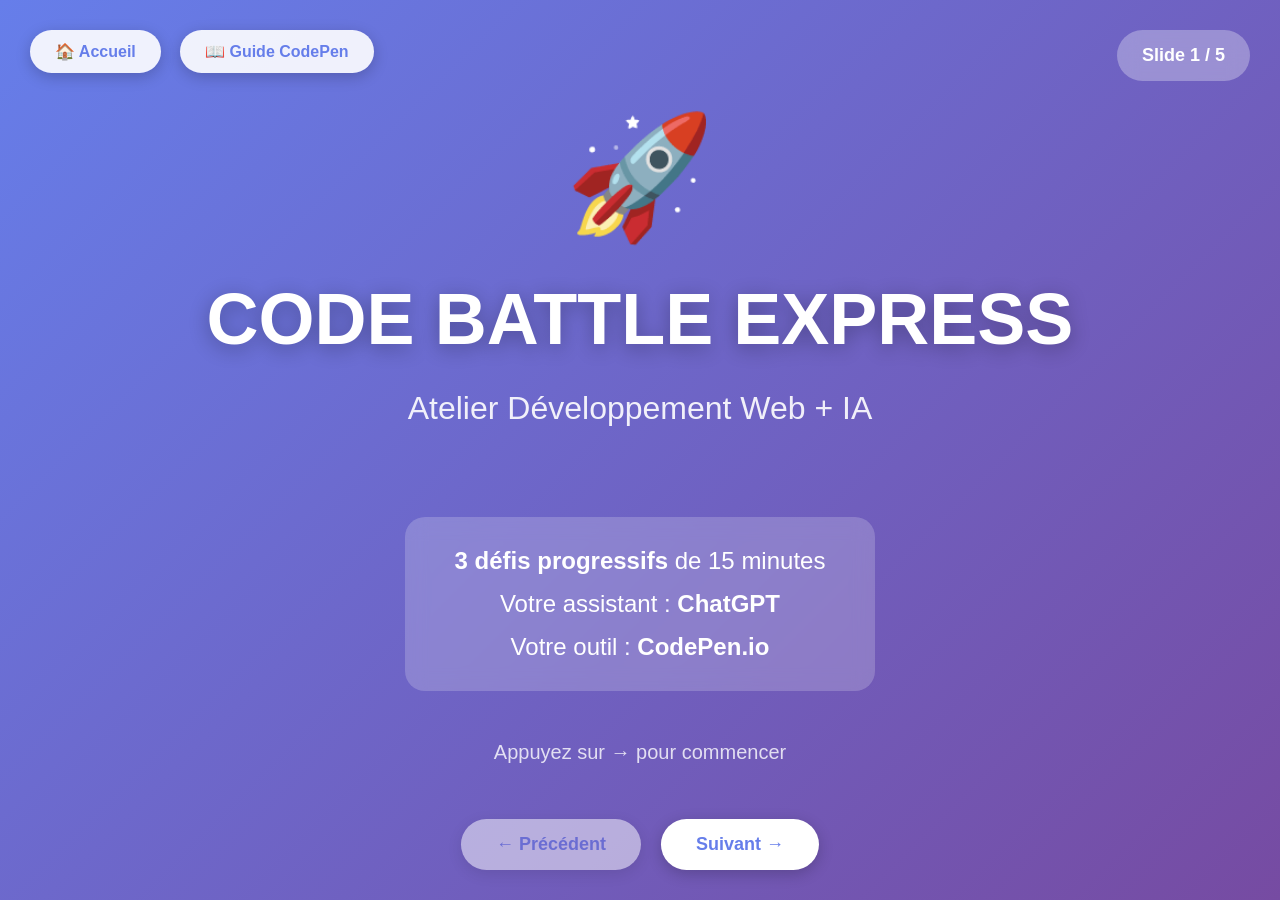
==== battle.html @ 7604db84 "first commit" ====
<!DOCTYPE html>
<html lang="fr">
<head>
  <meta charset="UTF-8">
  <meta name="viewport" content="width=device-width, initial-scale=1.0">
  <title>Code Battle Express - Atelier JPO</title>
  <link rel="icon" type="image/png" href="assets/img/mds_logo_round.png">
  <link rel="stylesheet" href="battle.css">
</head>
<body>
  <a href="index.html" class="home-link">🏠 Accueil</a>
  <a href="guideCodePen.html" class="guide-link">📖 Guide CodePen</a>

  <div class="slide-indicator">
    Slide <span id="currentSlide">1</span> / <span id="totalSlides">5</span>
  </div>

  <div class="container">
    <!-- SLIDE 0: Accueil -->
    <div class="slide active intro-slide">
      <div class="emoji">🚀</div>
      <h1>CODE BATTLE EXPRESS</h1>
      <p class="subtitle">Atelier Développement Web + IA</p>
      
      <div class="start-info">
        <p><strong>3 défis progressifs</strong> de 15 minutes</p>
        <p style="margin-top: 15px;">Votre assistant : <strong>ChatGPT</strong></p>
        <p style="margin-top: 15px;">Votre outil : <strong>CodePen.io</strong></p>
      </div>

      <div style="margin-top: 50px; font-size: 20px; color: rgba(255,255,255,0.8);">
        Appuyez sur → pour commencer
      </div>
    </div>

    <!-- SLIDE 1: Défi 1 -->
    <div class="slide">
      <div class="challenge-card">
        <div class="challenge-header">
          <div class="challenge-number">DÉFI 1/3</div>
          <h2 class="challenge-title">
            <span class="challenge-emoji">💳</span>
            Ta Carte de Visite Web
          </h2>
          <p class="challenge-subtitle">Créez votre première page web personnalisée</p>
        </div>

        <div class="objectives">
          <h3>✨ Objectifs :</h3>
          <div class="objective-item">Votre nom en GROS titre</div>
          <div class="objective-item">Votre passion en sous-titre</div>
          <div class="objective-item">Votre emoji préféré</div>
          <div class="objective-item">Un fond coloré de votre choix</div>
        </div>

        <div class="help-section">
          <h3>💡 Aide - Prompt ChatGPT :</h3>
          <div class="prompt-box">
            Crée-moi le code HTML/CSS pour une carte de visite avec mon nom <strong>[TON NOM]</strong>, ma passion <strong>[TA PASSION]</strong> et un fond <strong>[COULEUR]</strong>
          </div>
          <p style="margin-top: 15px; color: #92400e; font-size: 16px;">
            📌 Remplacez les parties entre crochets par vos vraies informations !
          </p>
        </div>

        <div class="timer-section">
          <span>⏱️</span>
          <span>Temps :</span>
          <span class="countdown">15:00</span>
        </div>
      </div>
    </div>

    <!-- SLIDE 2: Défi 2 -->
    <div class="slide">
      <div class="challenge-card">
        <div class="challenge-header">
          <div class="challenge-number">DÉFI 2/3</div>
          <h2 class="challenge-title">
            <span class="challenge-emoji">🎨</span>
            Bouton Magique
          </h2>
          <p class="challenge-subtitle">Créez un bouton interactif avec des effets au survol</p>
        </div>

        <div class="objectives">
          <h3>✨ Objectifs :</h3>
          <div class="objective-item">Un bouton qui change de couleur au survol</div>
          <div class="objective-item">Une animation cool</div>
          <div class="objective-item">Un message personnalisé sur le bouton</div>
        </div>

        <div class="help-section">
          <h3>💡 Aide - Prompt ChatGPT (Étape 1) :</h3>
          <div class="prompt-box">
            Crée un bouton HTML avec effet hover qui change de couleur au survol de la souris
          </div>
        </div>

        <div class="strategy-section">
          <h3>🎯 Stratégie :</h3>
          <ul class="strategy-steps">
            <li>Demandez le code de base à ChatGPT</li>
            <li>Testez-le dans CodePen</li>
            <li>Demandez à l'IA de changer les couleurs</li>
            <li>Demandez d'ajouter une animation différente</li>
          </ul>
        </div>

        <div class="timer-section">
          <span>⏱️</span>
          <span>Temps :</span>
          <span class="countdown">15:00</span>
        </div>
      </div>
    </div>

    <!-- SLIDE 3: Défi 3 -->
    <div class="slide">
      <div class="challenge-card">
        <div class="challenge-header">
          <div class="challenge-number">DÉFI 3/3 - FINALE</div>
          <h2 class="challenge-title">
            <span class="challenge-emoji">🏆</span>
            Battle Créative
          </h2>
          <p class="challenge-subtitle">Choisissez votre mission et créez le projet le plus stylé !</p>
        </div>

        <div class="options-section">
          <h3 style="text-align: center; margin-bottom: 20px; font-size: 24px; color: #2d3748;">
            Choisissez votre mission :
          </h3>
          
          <div class="option-card">
            <h4>🎮 Option A : Card de Jeu Vidéo</h4>
            <p>Image du jeu + Titre + Note /10 + Description</p>
          </div>

          <div class="option-card">
            <h4>🎵 Option B : Player de Musique</h4>
            <p>Titre de chanson + Artiste + Bouton Play stylé</p>
          </div>

          <div class="option-card">
            <h4>🎬 Option C : Affiche de Film</h4>
            <p>Titre + Tagline + Image + Note /10</p>
          </div>
        </div>

        <div class="strategy-section">
          <h3>🎯 Stratégie Gagnante :</h3>
          <ul class="strategy-steps">
            <li>Choisissez votre mission (A, B ou C)</li>
            <li>Demandez à l'IA le code de base</li>
            <li>Personnalisez au maximum (couleurs, images, textes)</li>
            <li>Ajoutez des effets visuels cool (ombres, animations)</li>
          </ul>
        </div>

        <div style="text-align: center;">
          <div class="prize-badge">
            🏆 Le meilleur projet gagne un prix !
          </div>
        </div>

        <div class="timer-section">
          <span>⏱️</span>
          <span>Temps :</span>
          <span class="countdown">15:00</span>
        </div>
      </div>
    </div>

    <!-- SLIDE 4: Conclusion -->
    <div class="slide intro-slide">
      <div class="emoji">🎉</div>
      <h1 style="font-size: 56px;">Bravo à tous !</h1>
      <p class="subtitle">Vous êtes maintenant des développeurs web !</p>
      
      <div class="start-info" style="max-width: 700px;">
        <p style="font-size: 22px; line-height: 1.6;">
          Aujourd'hui vous avez découvert comment l'IA peut être votre assistant de code.
        </p>
        <p style="font-size: 22px; margin-top: 20px; line-height: 1.6;">
          C'est exactement comme ça que travaillent les développeurs professionnels en 2025 ! 🚀
        </p>
      </div>

      <div style="margin-top: 50px; font-size: 28px; color: white; font-weight: bold;">
        Des questions ? 💬
      </div>
    </div>
  </div>

  <!-- Navigation -->
  <div class="navigation">
    <button class="nav-btn" id="prevBtn" onclick="changeSlide(-1)">← Précédent</button>
    <button class="nav-btn" id="nextBtn" onclick="changeSlide(1)">Suivant →</button>
  </div>

  <script src="battle.js"></script>
</body>
</html>
---- battle.css ----
* {
  margin: 0;
  padding: 0;
  box-sizing: border-box;
}

body {
  font-family: 'Segoe UI', Tahoma, Geneva, Verdana, sans-serif;
  background: linear-gradient(135deg, #667eea 0%, #764ba2 100%);
  background-attachment: fixed;
  min-height: 100vh;
  display: flex;
  flex-direction: column;
}

.container {
  flex: 1;
  display: flex;
  flex-direction: column;
  position: relative;
}

/* Slides */
.slide {
  position: absolute;
  top: 0;
  left: 0;
  width: 100%;
  min-height: 100%;
  display: none;
  flex-direction: column;
  justify-content: flex-start;
  align-items: center;
  padding: 60px;
  padding-bottom: 120px;
  animation: fadeIn 0.5s ease-in-out;
  overflow-y: auto;
}

.slide.active {
  display: flex;
}

@keyframes fadeIn {
  from {
    opacity: 0;
    transform: translateY(20px);
  }
  to {
    opacity: 1;
    transform: translateY(0);
  }
}

/* Slide d'accueil */
.intro-slide {
  text-align: center;
  justify-content: center !important;
}

.intro-slide h1 {
  font-size: 72px;
  color: white;
  text-shadow: 0 4px 20px rgba(0,0,0,0.3);
  margin-bottom: 30px;
  animation: pulse 2s infinite;
}

@keyframes pulse {
  0%, 100% {
    transform: scale(1);
  }
  50% {
    transform: scale(1.05);
  }
}

.intro-slide .subtitle {
  font-size: 32px;
  color: rgba(255,255,255,0.9);
  margin-bottom: 50px;
}

.intro-slide .emoji {
  font-size: 120px;
  margin: 30px 0;
}

.start-info {
  background: rgba(255,255,255,0.2);
  backdrop-filter: blur(10px);
  padding: 30px 50px;
  border-radius: 20px;
  font-size: 24px;
  color: white;
  margin-top: 40px;
}

/* Cartes de défi */
.challenge-card {
  background: white;
  border-radius: 30px;
  padding: 50px;
  max-width: 900px;
  width: 90%;
  box-shadow: 0 20px 60px rgba(0,0,0,0.3);
  position: relative;
  overflow: visible;
  margin-top: 20px;
}

.challenge-card::before {
  content: '';
  position: absolute;
  top: 0;
  left: 0;
  right: 0;
  height: 10px;
  background: linear-gradient(90deg, #667eea, #764ba2, #f093fb, #4facfe);
  background-size: 200% 100%;
  animation: gradient 3s linear infinite;
}

@keyframes gradient {
  0% {
    background-position: 0% 0%;
  }
  100% {
    background-position: 200% 0%;
  }
}

.challenge-header {
  text-align: center;
  margin-bottom: 40px;
}

.challenge-number {
  display: inline-block;
  background: linear-gradient(135deg, #667eea, #764ba2);
  color: white;
  padding: 10px 30px;
  border-radius: 50px;
  font-size: 20px;
  font-weight: bold;
  margin-bottom: 20px;
}

.challenge-title {
  font-size: 48px;
  color: #2d3748;
  margin-bottom: 15px;
  display: flex;
  align-items: center;
  justify-content: center;
  gap: 15px;
}

.challenge-emoji {
  font-size: 56px;
}

.challenge-subtitle {
  font-size: 22px;
  color: #718096;
}

.objectives {
  background: #f7fafc;
  padding: 30px;
  border-radius: 15px;
  margin: 30px 0;
}

.objectives h3 {
  color: #2d3748;
  font-size: 24px;
  margin-bottom: 20px;
  display: flex;
  align-items: center;
  gap: 10px;
}

.objective-item {
  display: flex;
  align-items: center;
  gap: 15px;
  padding: 12px 0;
  font-size: 20px;
  color: #4a5568;
  border-bottom: 1px solid #e2e8f0;
}

.objective-item:last-child {
  border-bottom: none;
}

.objective-item::before {
  content: '✅';
  font-size: 24px;
}

.help-section {
  background: linear-gradient(135deg, #fef3c7, #fde68a);
  border-left: 5px solid #f59e0b;
  padding: 25px;
  border-radius: 10px;
  margin: 25px 0;
}

.help-section h3 {
  color: #92400e;
  font-size: 22px;
  margin-bottom: 15px;
  display: flex;
  align-items: center;
  gap: 10px;
}

.prompt-box {
  background: white;
  padding: 20px;
  border-radius: 10px;
  font-family: 'Courier New', monospace;
  font-size: 16px;
  color: #1f2937;
  line-height: 1.6;
  margin-top: 15px;
  border: 2px dashed #d97706;
}

.timer-section {
  display: flex;
  align-items: center;
  justify-content: center;
  gap: 15px;
  font-size: 28px;
  color: #ef4444;
  font-weight: bold;
  margin-top: 25px;
  padding: 20px;
  background: #fee2e2;
  border-radius: 15px;
}

.options-section {
  margin: 25px 0;
}

.option-card {
  background: linear-gradient(135deg, #e0e7ff, #ddd6fe);
  padding: 20px;
  border-radius: 12px;
  margin: 15px 0;
  border-left: 5px solid #6366f1;
}

.option-card h4 {
  color: #3730a3;
  font-size: 22px;
  margin-bottom: 10px;
}

.option-card p {
  color: #4338ca;
  font-size: 18px;
}

.strategy-section {
  background: #dbeafe;
  border-left: 5px solid #3b82f6;
  padding: 25px;
  border-radius: 10px;
  margin: 25px 0;
}

.strategy-section h3 {
  color: #1e3a8a;
  font-size: 22px;
  margin-bottom: 15px;
}

.strategy-steps {
  list-style: none;
  counter-reset: step-counter;
}

.strategy-steps li {
  counter-increment: step-counter;
  padding: 12px 0;
  font-size: 18px;
  color: #1e40af;
  display: flex;
  align-items: center;
  gap: 15px;
}

.strategy-steps li::before {
  content: counter(step-counter);
  background: #3b82f6;
  color: white;
  width: 30px;
  height: 30px;
  border-radius: 50%;
  display: flex;
  align-items: center;
  justify-content: center;
  font-weight: bold;
  flex-shrink: 0;
}

.prize-badge {
  background: linear-gradient(135deg, #fbbf24, #f59e0b);
  color: white;
  padding: 15px 30px;
  border-radius: 50px;
  font-size: 22px;
  font-weight: bold;
  display: inline-flex;
  align-items: center;
  gap: 10px;
  margin-top: 20px;
}

/* Navigation */
.navigation {
  position: fixed;
  bottom: 30px;
  left: 50%;
  transform: translateX(-50%);
  display: flex;
  gap: 20px;
  z-index: 1000;
}

.nav-btn {
  background: white;
  border: none;
  padding: 15px 35px;
  border-radius: 50px;
  font-size: 18px;
  font-weight: bold;
  cursor: pointer;
  box-shadow: 0 4px 15px rgba(0,0,0,0.2);
  transition: all 0.3s ease;
  color: #667eea;
}

.nav-btn:hover {
  transform: translateY(-3px);
  box-shadow: 0 6px 20px rgba(0,0,0,0.3);
}

.nav-btn:disabled {
  opacity: 0.5;
  cursor: not-allowed;
}

.slide-indicator {
  position: fixed;
  top: 30px;
  right: 30px;
  background: rgba(255,255,255,0.3);
  backdrop-filter: blur(10px);
  padding: 15px 25px;
  border-radius: 50px;
  color: white;
  font-size: 18px;
  font-weight: bold;
}

.home-link {
  position: fixed;
  top: 30px;
  left: 30px;
  background: rgba(255,255,255,0.9);
  padding: 12px 25px;
  border-radius: 50px;
  text-decoration: none;
  color: #667eea;
  font-size: 16px;
  font-weight: bold;
  box-shadow: 0 4px 15px rgba(0,0,0,0.2);
  transition: all 0.3s ease;
  z-index: 1000;
}

.home-link:hover {
  transform: translateY(-3px);
  box-shadow: 0 6px 20px rgba(0,0,0,0.3);
  background: white;
}

.guide-link {
  position: fixed;
  top: 30px;
  left: 180px;
  background: rgba(255,255,255,0.9);
  padding: 12px 25px;
  border-radius: 50px;
  text-decoration: none;
  color: #667eea;
  font-size: 16px;
  font-weight: bold;
  box-shadow: 0 4px 15px rgba(0,0,0,0.2);
  transition: all 0.3s ease;
  z-index: 1000;
}

.guide-link:hover {
  transform: translateY(-3px);
  box-shadow: 0 6px 20px rgba(0,0,0,0.3);
  background: white;
}

/* Timer countdown */
.countdown {
  font-size: 64px;
  font-weight: bold;
  font-family: 'Courier New', monospace;
}

/* Responsive */
@media (max-width: 768px) {
  .slide {
    padding: 30px 20px;
  }

  .intro-slide h1 {
    font-size: 48px;
  }

  .intro-slide .subtitle {
    font-size: 24px;
  }

  .challenge-card {
    padding: 30px 25px;
  }

  .challenge-title {
    font-size: 32px;
  }

  .objective-item,
  .prompt-box,
  .strategy-steps li {
    font-size: 16px;
  }

  .nav-btn {
    padding: 12px 25px;
    font-size: 16px;
  }

  .home-link {
    top: 15px;
    left: 15px;
    padding: 10px 15px;
    font-size: 14px;
  }

  .guide-link {
    top: 65px;
    left: 15px;
    padding: 10px 15px;
    font-size: 14px;
  }
}
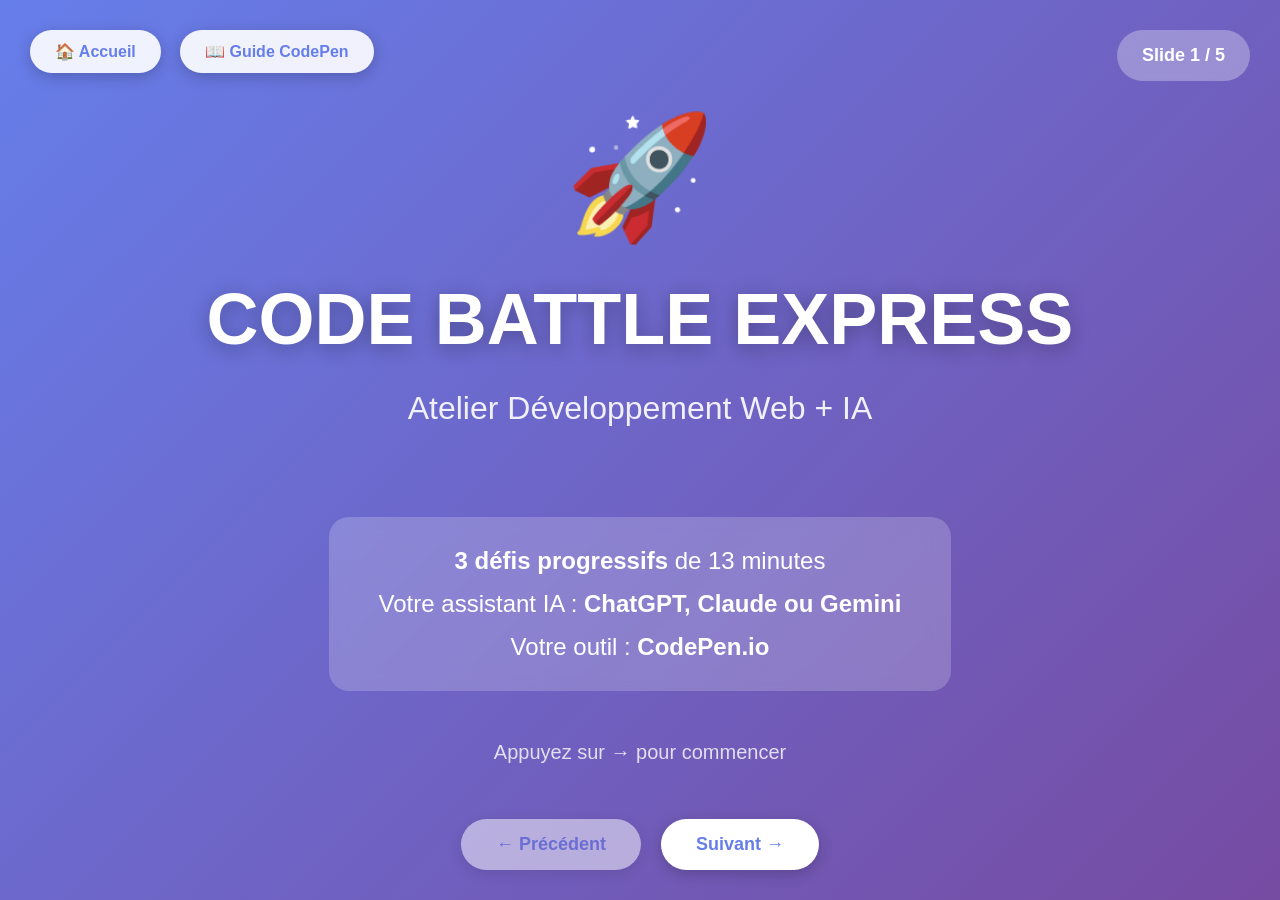
==== commit 49ed235e: "fix: update timing and assistant references across multiple sections" ====
--- a/battle.html
+++ b/battle.html
@@ -23,8 +23,8 @@
       <p class="subtitle">Atelier Développement Web + IA</p>
       
       <div class="start-info">
-        <p><strong>3 défis progressifs</strong> de 15 minutes</p>
-        <p style="margin-top: 15px;">Votre assistant : <strong>ChatGPT</strong></p>
+        <p><strong>3 défis progressifs</strong> de 13 minutes</p>
+        <p style="margin-top: 15px;">Votre assistant IA : <strong>ChatGPT, Claude ou Gemini</strong></p>
         <p style="margin-top: 15px;">Votre outil : <strong>CodePen.io</strong></p>
       </div>
 
@@ -54,7 +54,7 @@
         </div>
 
         <div class="help-section">
-          <h3>💡 Aide - Prompt ChatGPT :</h3>
+          <h3>💡 Aide - Prompt pour votre IA :</h3>
           <div class="prompt-box">
             Crée-moi le code HTML/CSS pour une carte de visite avec mon nom <strong>[TON NOM]</strong>, ma passion <strong>[TA PASSION]</strong> et un fond <strong>[COULEUR]</strong>
           </div>
@@ -66,7 +66,7 @@
         <div class="timer-section">
           <span>⏱️</span>
           <span>Temps :</span>
-          <span class="countdown">15:00</span>
+          <span class="countdown">13:00</span>
         </div>
       </div>
     </div>
@@ -91,7 +91,7 @@
         </div>
 
         <div class="help-section">
-          <h3>💡 Aide - Prompt ChatGPT (Étape 1) :</h3>
+          <h3>💡 Aide - Prompt pour votre IA (Étape 1) :</h3>
           <div class="prompt-box">
             Crée un bouton HTML avec effet hover qui change de couleur au survol de la souris
           </div>
@@ -100,7 +100,7 @@
         <div class="strategy-section">
           <h3>🎯 Stratégie :</h3>
           <ul class="strategy-steps">
-            <li>Demandez le code de base à ChatGPT</li>
+            <li>Demandez le code de base à votre IA</li>
             <li>Testez-le dans CodePen</li>
             <li>Demandez à l'IA de changer les couleurs</li>
             <li>Demandez d'ajouter une animation différente</li>
@@ -110,7 +110,7 @@
         <div class="timer-section">
           <span>⏱️</span>
           <span>Temps :</span>
-          <span class="countdown">15:00</span>
+          <span class="countdown">13:00</span>
         </div>
       </div>
     </div>
@@ -167,7 +167,7 @@
         <div class="timer-section">
           <span>⏱️</span>
           <span>Temps :</span>
-          <span class="countdown">15:00</span>
+          <span class="countdown">13:00</span>
         </div>
       </div>
     </div>
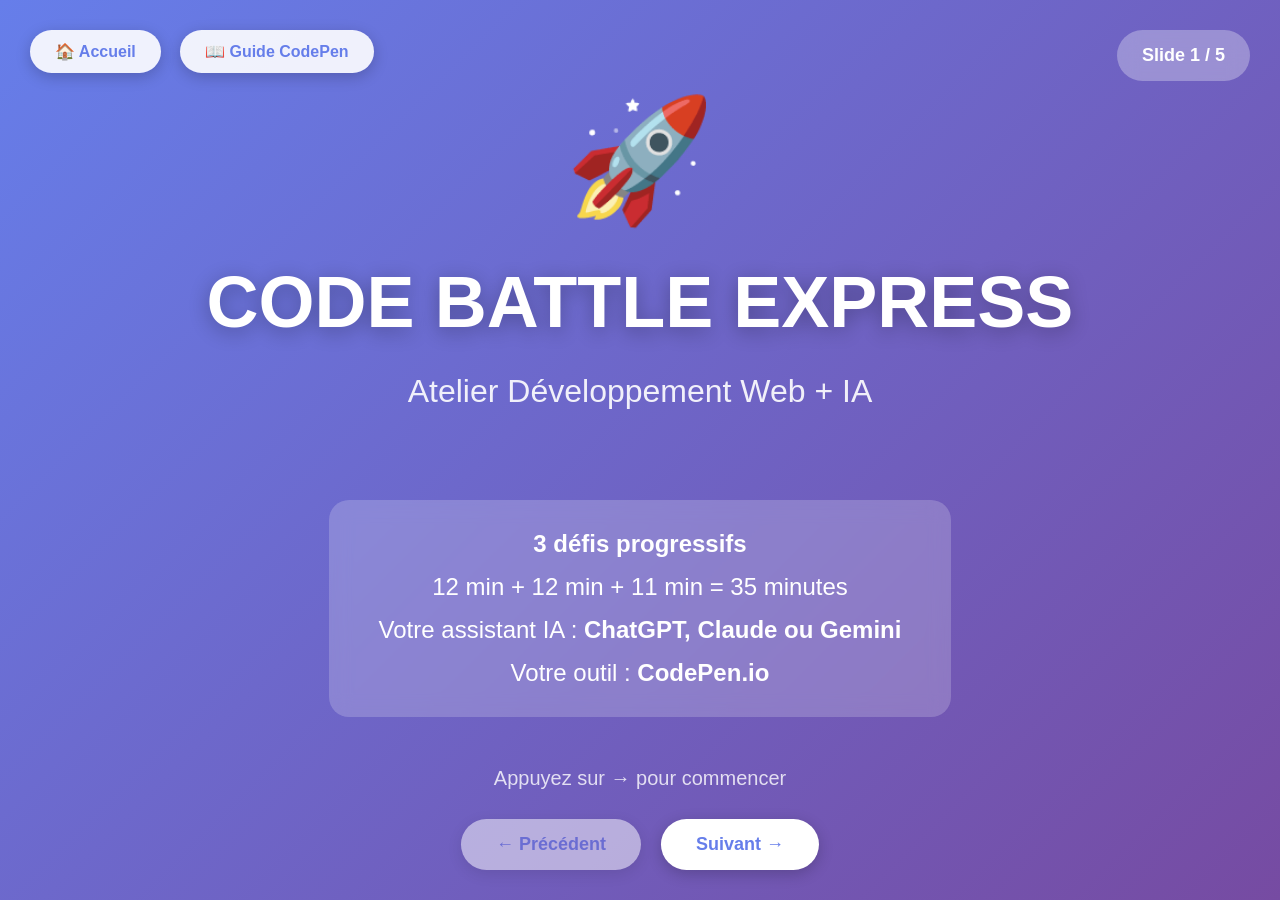
==== commit 59f893fa: "fix: update timing references to reflect new total durations across multiple sections" ====
--- a/battle.html
+++ b/battle.html
@@ -23,7 +23,8 @@
       <p class="subtitle">Atelier Développement Web + IA</p>
       
       <div class="start-info">
-        <p><strong>3 défis progressifs</strong> de 13 minutes</p>
+        <p><strong>3 défis progressifs</strong></p>
+        <p style="margin-top: 15px;">12 min + 12 min + 11 min = 35 minutes</p>
         <p style="margin-top: 15px;">Votre assistant IA : <strong>ChatGPT, Claude ou Gemini</strong></p>
         <p style="margin-top: 15px;">Votre outil : <strong>CodePen.io</strong></p>
       </div>
@@ -66,7 +67,7 @@
         <div class="timer-section">
           <span>⏱️</span>
           <span>Temps :</span>
-          <span class="countdown">13:00</span>
+          <span class="countdown">12:00</span>
         </div>
       </div>
     </div>
@@ -110,7 +111,7 @@
         <div class="timer-section">
           <span>⏱️</span>
           <span>Temps :</span>
-          <span class="countdown">13:00</span>
+          <span class="countdown">12:00</span>
         </div>
       </div>
     </div>
@@ -167,7 +168,7 @@
         <div class="timer-section">
           <span>⏱️</span>
           <span>Temps :</span>
-          <span class="countdown">13:00</span>
+          <span class="countdown">11:00</span>
         </div>
       </div>
     </div>
